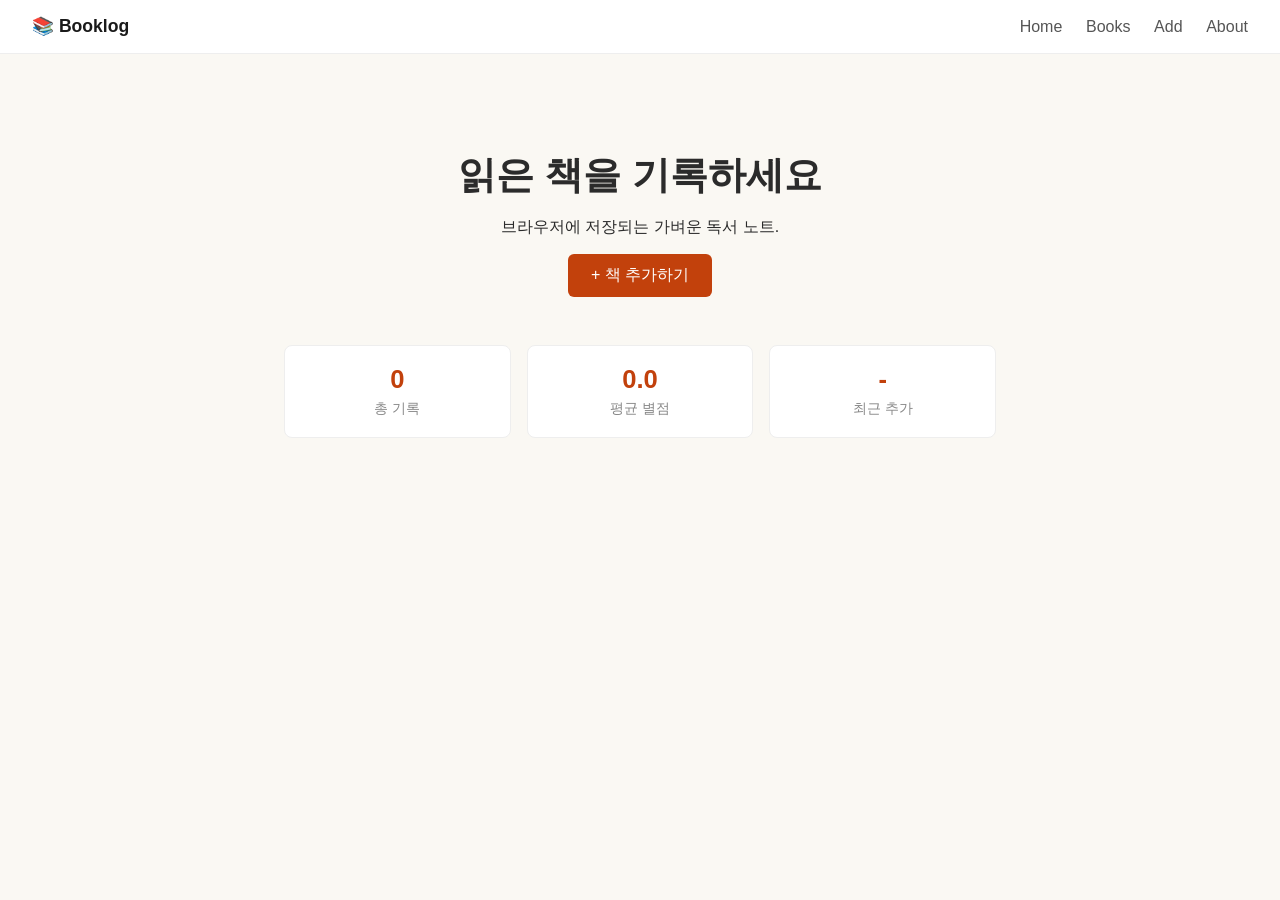
==== index.html @ 1b51bb83 "새로운 페이지들 만듦! Co-Authored-By: Claude Opus 4.6 (1M context) <noreply@anthropic.com>" ====
<!DOCTYPE html>
<html lang="ko">
<head>
<meta charset="UTF-8" />
<title>Booklog · Home</title>
<link rel="stylesheet" href="style.css" />
</head>
<body>
<nav>
  <a href="index.html" class="brand">📚 Booklog</a>
  <div>
    <a href="index.html">Home</a>
    <a href="books.html">Books</a>
    <a href="add.html">Add</a>
    <a href="about.html">About</a>
  </div>
</nav>
<main>
  <section class="hero">
    <h1>읽은 책을 기록하세요</h1>
    <p>브라우저에 저장되는 가벼운 독서 노트.</p>
    <a class="btn" href="add.html">+ 책 추가하기</a>
  </section>
  <section class="stats">
    <div class="card"><h3 id="total">0</h3><p>총 기록</p></div>
    <div class="card"><h3 id="avg">0.0</h3><p>평균 별점</p></div>
    <div class="card"><h3 id="recent">-</h3><p>최근 추가</p></div>
  </section>
</main>
<script src="app.js"></script>
<script>renderHome();</script>
</body>
</html>
---- style.css ----
* { box-sizing: border-box; }
body {
  margin: 0;
  font-family: -apple-system, BlinkMacSystemFont, "Segoe UI", sans-serif;
  background: #faf8f3;
  color: #2b2b2b;
}
nav {
  display: flex; justify-content: space-between; align-items: center;
  padding: 1rem 2rem; background: #fff; border-bottom: 1px solid #eee;
  position: sticky; top: 0;
}
nav a { text-decoration: none; color: #555; margin-left: 1.2rem; }
nav a:hover, nav a.active { color: #c2410c; }
nav .brand { font-weight: 700; color: #1a1a1a; margin: 0; font-size: 1.1rem; }
main { max-width: 760px; margin: 2rem auto; padding: 0 1.5rem; }
h1 { font-size: 1.8rem; }
.hero { text-align: center; padding: 2rem 0 3rem; }
.hero h1 { font-size: 2.4rem; margin-bottom: .5rem; }
.btn {
  display: inline-block; background: #c2410c; color: #fff;
  padding: .7rem 1.4rem; border-radius: 6px; border: 0;
  text-decoration: none; cursor: pointer; font-size: 1rem;
}
.btn:hover { background: #9a330a; }
.btn.danger { background: #444; }
.stats { display: flex; gap: 1rem; }
.card {
  flex: 1; background: #fff; padding: 1.2rem;
  border-radius: 8px; text-align: center; border: 1px solid #eee;
}
.card h3 { margin: 0 0 .3rem; font-size: 1.6rem; color: #c2410c; }
.card p { margin: 0; color: #888; font-size: .9rem; }
form { display: flex; flex-direction: column; gap: 1rem; }
form label { display: flex; flex-direction: column; font-size: .9rem; color: #555; }
form input, form select, form textarea {
  margin-top: .3rem; padding: .6rem; border: 1px solid #ddd;
  border-radius: 4px; font-size: 1rem; font-family: inherit;
}
#q { width: 100%; padding: .6rem; margin-bottom: 1rem;
  border: 1px solid #ddd; border-radius: 4px; font-size: 1rem; }
.list { list-style: none; padding: 0; }
.list li {
  background: #fff; padding: 1rem; margin-bottom: .6rem;
  border-radius: 6px; border: 1px solid #eee;
  display: flex; justify-content: space-between; align-items: flex-start;
}
.list .meta { color: #888; font-size: .85rem; margin-top: .3rem; }
.list .note { margin-top: .4rem; color: #444; font-size: .9rem; }
.list button {
  background: transparent; border: 0; color: #c2410c;
  cursor: pointer; font-size: .85rem;
}
.empty { text-align: center; color: #aaa; padding: 2rem; }
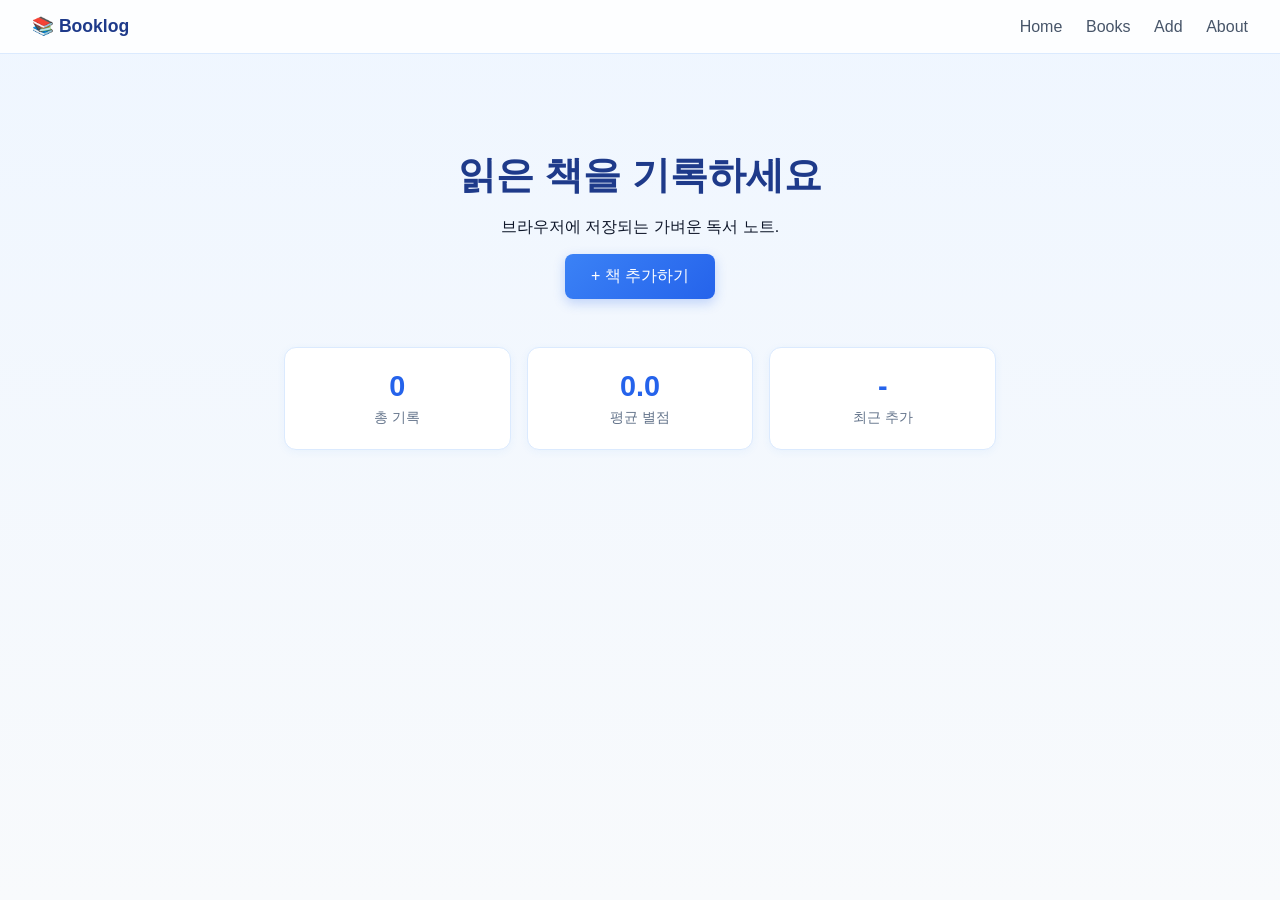
==== commit 6845d4ca: "타이틀 바꿈" ====
--- a/index.html
+++ b/index.html
@@ -2,7 +2,7 @@
 <html lang="ko">
 <head>
 <meta charset="UTF-8" />
-<title>Booklog · Home</title>
+<title>권영훈</title>
 <link rel="stylesheet" href="style.css" />
 </head>
 <body>
--- a/style.css
+++ b/style.css
@@ -2,53 +2,73 @@
 body {
   margin: 0;
   font-family: -apple-system, BlinkMacSystemFont, "Segoe UI", sans-serif;
-  background: #faf8f3;
-  color: #2b2b2b;
+  background: linear-gradient(180deg, #eff6ff 0%, #f8fafc 100%);
+  color: #0f172a;
+  min-height: 100vh;
 }
 nav {
   display: flex; justify-content: space-between; align-items: center;
-  padding: 1rem 2rem; background: #fff; border-bottom: 1px solid #eee;
-  position: sticky; top: 0;
+  padding: 1rem 2rem;
+  background: rgba(255, 255, 255, 0.85);
+  backdrop-filter: blur(8px);
+  border-bottom: 1px solid #dbeafe;
+  position: sticky; top: 0; z-index: 10;
 }
-nav a { text-decoration: none; color: #555; margin-left: 1.2rem; }
-nav a:hover, nav a.active { color: #c2410c; }
-nav .brand { font-weight: 700; color: #1a1a1a; margin: 0; font-size: 1.1rem; }
+nav a { text-decoration: none; color: #475569; margin-left: 1.2rem; transition: color .15s; }
+nav a:hover, nav a.active { color: #2563eb; }
+nav .brand { font-weight: 700; color: #1e3a8a; margin: 0; font-size: 1.1rem; }
 main { max-width: 760px; margin: 2rem auto; padding: 0 1.5rem; }
 h1 { font-size: 1.8rem; }
 .hero { text-align: center; padding: 2rem 0 3rem; }
 .hero h1 { font-size: 2.4rem; margin-bottom: .5rem; }
 .btn {
-  display: inline-block; background: #c2410c; color: #fff;
-  padding: .7rem 1.4rem; border-radius: 6px; border: 0;
-  text-decoration: none; cursor: pointer; font-size: 1rem;
+  display: inline-block;
+  background: linear-gradient(135deg, #3b82f6 0%, #2563eb 100%);
+  color: #fff;
+  padding: .75rem 1.6rem; border-radius: 8px; border: 0;
+  text-decoration: none; cursor: pointer; font-size: 1rem; font-weight: 500;
+  box-shadow: 0 4px 12px rgba(37, 99, 235, .25);
+  transition: transform .15s, box-shadow .15s;
 }
-.btn:hover { background: #9a330a; }
-.btn.danger { background: #444; }
+.btn:hover { transform: translateY(-1px); box-shadow: 0 6px 16px rgba(37, 99, 235, .35); }
+.btn.danger { background: linear-gradient(135deg, #64748b 0%, #475569 100%); box-shadow: 0 4px 12px rgba(71, 85, 105, .2); }
 .stats { display: flex; gap: 1rem; }
 .card {
-  flex: 1; background: #fff; padding: 1.2rem;
-  border-radius: 8px; text-align: center; border: 1px solid #eee;
+  flex: 1; background: #fff; padding: 1.4rem;
+  border-radius: 12px; text-align: center;
+  border: 1px solid #dbeafe;
+  box-shadow: 0 2px 8px rgba(59, 130, 246, .06);
 }
-.card h3 { margin: 0 0 .3rem; font-size: 1.6rem; color: #c2410c; }
-.card p { margin: 0; color: #888; font-size: .9rem; }
+.card h3 { margin: 0 0 .3rem; font-size: 1.8rem; color: #2563eb; font-weight: 700; }
+.card p { margin: 0; color: #64748b; font-size: .9rem; }
 form { display: flex; flex-direction: column; gap: 1rem; }
 form label { display: flex; flex-direction: column; font-size: .9rem; color: #555; }
 form input, form select, form textarea {
-  margin-top: .3rem; padding: .6rem; border: 1px solid #ddd;
-  border-radius: 4px; font-size: 1rem; font-family: inherit;
+  margin-top: .3rem; padding: .7rem; border: 1px solid #cbd5e1;
+  border-radius: 6px; font-size: 1rem; font-family: inherit;
+  transition: border-color .15s, box-shadow .15s;
 }
-#q { width: 100%; padding: .6rem; margin-bottom: 1rem;
-  border: 1px solid #ddd; border-radius: 4px; font-size: 1rem; }
+form input:focus, form select:focus, form textarea:focus {
+  outline: 0; border-color: #3b82f6;
+  box-shadow: 0 0 0 3px rgba(59, 130, 246, .15);
+}
+#q { width: 100%; padding: .7rem; margin-bottom: 1rem;
+  border: 1px solid #cbd5e1; border-radius: 6px; font-size: 1rem; }
+#q:focus { outline: 0; border-color: #3b82f6; box-shadow: 0 0 0 3px rgba(59, 130, 246, .15); }
 .list { list-style: none; padding: 0; }
 .list li {
-  background: #fff; padding: 1rem; margin-bottom: .6rem;
-  border-radius: 6px; border: 1px solid #eee;
+  background: #fff; padding: 1.1rem; margin-bottom: .6rem;
+  border-radius: 10px; border: 1px solid #dbeafe;
   display: flex; justify-content: space-between; align-items: flex-start;
+  box-shadow: 0 2px 6px rgba(59, 130, 246, .05);
 }
-.list .meta { color: #888; font-size: .85rem; margin-top: .3rem; }
-.list .note { margin-top: .4rem; color: #444; font-size: .9rem; }
+.list .meta { color: #64748b; font-size: .85rem; margin-top: .3rem; }
+.list .note { margin-top: .4rem; color: #334155; font-size: .9rem; }
 .list button {
-  background: transparent; border: 0; color: #c2410c;
-  cursor: pointer; font-size: .85rem;
+  background: transparent; border: 0; color: #2563eb;
+  cursor: pointer; font-size: .85rem; font-weight: 500;
 }
-.empty { text-align: center; color: #aaa; padding: 2rem; }
+.list button:hover { color: #1e40af; }
+.empty { text-align: center; color: #94a3b8; padding: 2rem; }
+code { background: #dbeafe; color: #1e40af; padding: .15rem .4rem; border-radius: 4px; font-size: .9em; }
+h1, h2 { color: #1e3a8a; }
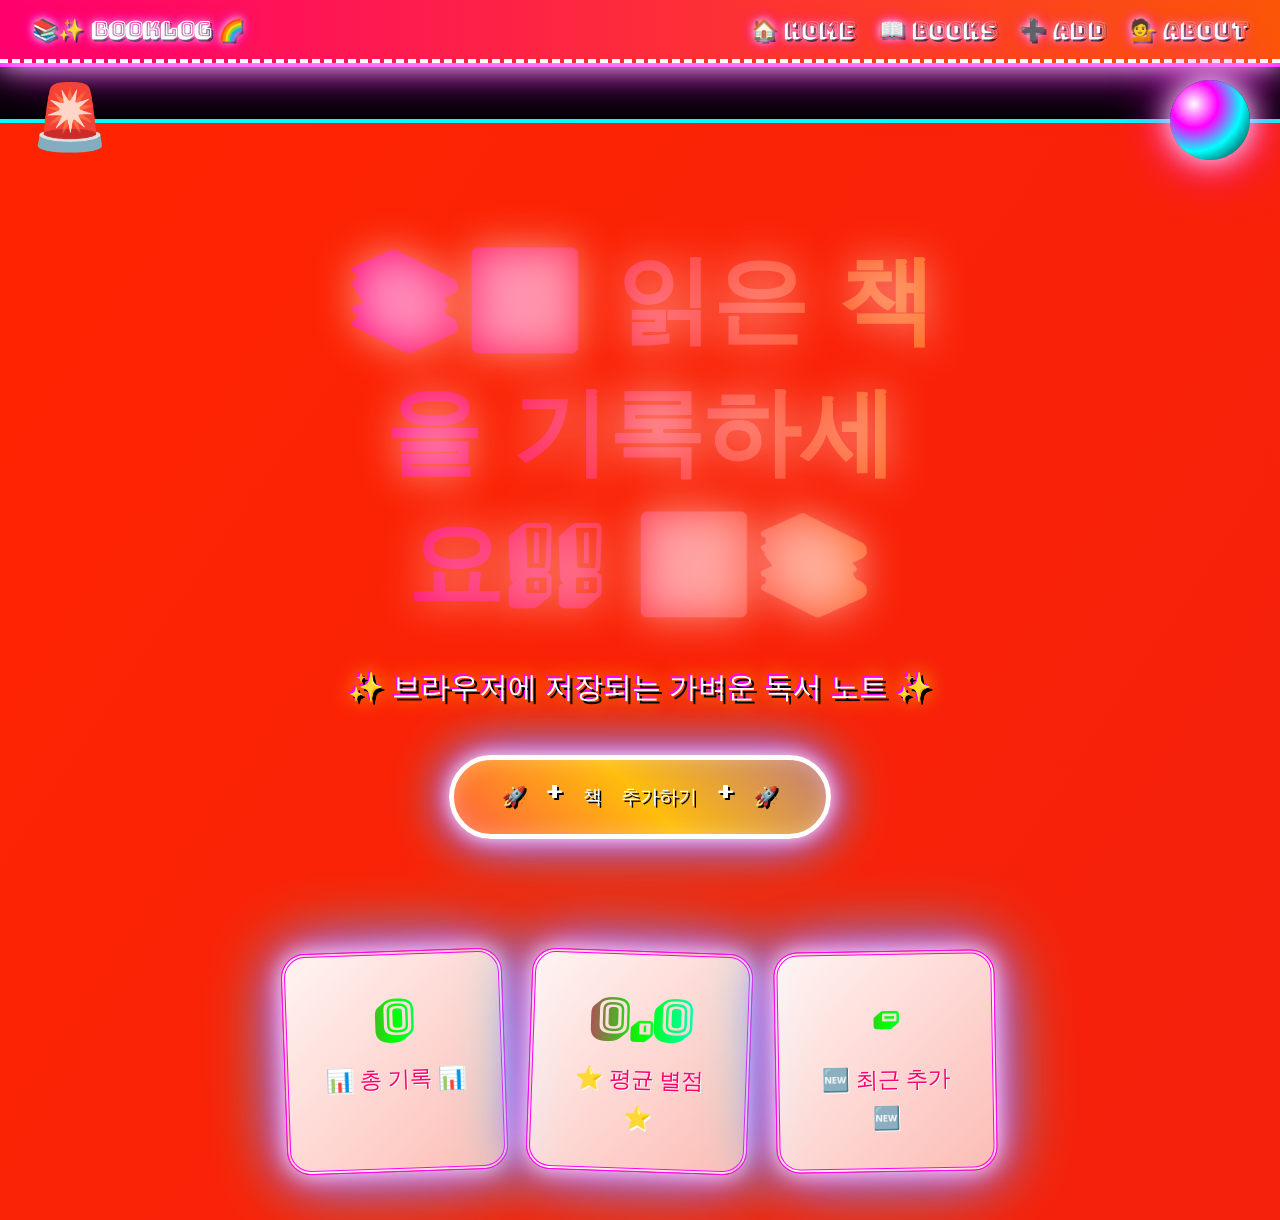
==== commit 947619ef: "index/about 페이지 극한의 화려함으로 리디자인 무지개 배경, 디스코볼, 사이렌, 폭죽, 이모지 분수, Bungee/Pacifico 폰트로 과장." ====
--- a/index.html
+++ b/index.html
@@ -2,32 +2,243 @@
 <html lang="ko">
 <head>
 <meta charset="UTF-8" />
-<title>권영훈</title>
+<title>✨🌈 권영훈의 초화려 북로그 🌈✨</title>
 <link rel="stylesheet" href="style.css" />
+<style>
+  @import url('https://fonts.googleapis.com/css2?family=Bungee+Shade&family=Pacifico&family=Press+Start+2P&display=swap');
+
+  body.flashy {
+    background: linear-gradient(124deg, #ff2400, #e81d1d, #e8b71d, #e3e81d, #1de840, #1ddde8, #2b1de8, #dd00f3, #dd00f3);
+    background-size: 1800% 1800%;
+    animation: rainbow 8s ease infinite;
+    overflow-x: hidden;
+  }
+  @keyframes rainbow {
+    0% { background-position: 0% 82%; }
+    50% { background-position: 100% 19%; }
+    100% { background-position: 0% 82%; }
+  }
+
+  body.flashy nav {
+    background: linear-gradient(90deg, #ff006e, #fb5607, #ffbe0b, #8338ec, #3a86ff);
+    background-size: 400% 400%;
+    animation: navshift 4s linear infinite;
+    border-bottom: 4px dashed #fff;
+    box-shadow: 0 0 30px #fff, 0 0 60px #ff00ff;
+  }
+  @keyframes navshift {
+    0% { background-position: 0% 50%; }
+    100% { background-position: 100% 50%; }
+  }
+  body.flashy nav a, body.flashy nav .brand {
+    color: #fff !important;
+    text-shadow: 0 0 8px #fff, 0 0 16px #ff00ff, 2px 2px 0 #000;
+    font-family: 'Bungee Shade', cursive;
+    font-size: 1.3rem;
+  }
+  body.flashy nav a:hover { animation: shake 0.3s infinite; transform: scale(1.3); }
+  @keyframes shake {
+    0%,100% { transform: rotate(-5deg) scale(1.3); }
+    50% { transform: rotate(5deg) scale(1.3); }
+  }
+
+  .mega-hero {
+    text-align: center;
+    padding: 4rem 1rem;
+    position: relative;
+  }
+  .mega-hero h1 {
+    font-family: 'Bungee Shade', cursive;
+    font-size: clamp(2.5rem, 8vw, 6rem);
+    background: linear-gradient(90deg, #ff0080, #ff8c00, #ffd700, #00ff00, #00ffff, #ff00ff);
+    background-size: 600% 600%;
+    -webkit-background-clip: text;
+    background-clip: text;
+    -webkit-text-fill-color: transparent;
+    animation: rainbow 4s linear infinite, bounce 1.2s ease-in-out infinite;
+    text-shadow: 0 0 40px rgba(255,255,255,0.5);
+    margin: 1rem 0;
+  }
+  @keyframes bounce {
+    0%,100% { transform: translateY(0) rotate(-2deg); }
+    50% { transform: translateY(-20px) rotate(2deg); }
+  }
+  .mega-hero p {
+    font-family: 'Pacifico', cursive;
+    font-size: 1.8rem;
+    color: #fff;
+    text-shadow: 3px 3px 0 #000, -2px -2px 0 #ff00ff, 0 0 20px #ffff00;
+    animation: wobble 2s infinite;
+  }
+  @keyframes wobble {
+    0%,100% { transform: skewX(0deg); }
+    25% { transform: skewX(-8deg); }
+    75% { transform: skewX(8deg); }
+  }
+
+  .mega-btn {
+    display: inline-block;
+    font-family: 'Press Start 2P', cursive;
+    font-size: 1.2rem;
+    padding: 1.5rem 3rem;
+    margin-top: 1rem;
+    border: 5px solid #fff;
+    border-radius: 50px;
+    background: linear-gradient(45deg, #ff006e, #ffbe0b, #8338ec, #3a86ff, #06ffa5);
+    background-size: 400% 400%;
+    color: #fff !important;
+    text-shadow: 2px 2px 0 #000;
+    text-decoration: none;
+    cursor: pointer;
+    box-shadow: 0 0 20px #fff, 0 0 40px #ff00ff, 0 0 60px #00ffff, inset 0 0 20px rgba(255,255,255,0.3);
+    animation: navshift 3s linear infinite, pulse 1s ease-in-out infinite;
+    transition: transform 0.2s;
+  }
+  @keyframes pulse {
+    0%,100% { transform: scale(1) rotate(-3deg); }
+    50% { transform: scale(1.15) rotate(3deg); }
+  }
+  .mega-btn:hover { transform: scale(1.4) rotate(720deg) !important; transition: transform 1s; }
+
+  .mega-stats { display: flex; gap: 1.5rem; flex-wrap: wrap; justify-content: center; margin: 3rem auto; }
+  .mega-card {
+    flex: 1; min-width: 200px;
+    padding: 2rem;
+    border-radius: 24px;
+    background: linear-gradient(135deg, rgba(255,255,255,0.95), rgba(255,255,255,0.7));
+    border: 4px double #ff00ff;
+    box-shadow: 0 0 25px #fff, 0 0 50px #ff00ff, 0 0 75px #00ffff;
+    text-align: center;
+    transform: rotate(-2deg);
+    animation: tilt 3s ease-in-out infinite;
+  }
+  .mega-card:nth-child(2) { transform: rotate(2deg); animation-delay: -1s; }
+  .mega-card:nth-child(3) { transform: rotate(-1deg); animation-delay: -2s; }
+  @keyframes tilt {
+    0%,100% { transform: rotate(-3deg) translateY(0); }
+    50% { transform: rotate(3deg) translateY(-15px); }
+  }
+  .mega-card h3 {
+    font-family: 'Bungee Shade', cursive;
+    font-size: 3rem;
+    background: linear-gradient(90deg, #ff0080, #00ff00, #00ffff);
+    -webkit-background-clip: text;
+    background-clip: text;
+    -webkit-text-fill-color: transparent;
+    margin: 0;
+  }
+  .mega-card p {
+    font-family: 'Pacifico', cursive;
+    font-size: 1.4rem;
+    color: #ff006e;
+    text-shadow: 1px 1px 0 #fff;
+    margin: 0.5rem 0 0;
+  }
+
+  .marquee {
+    overflow: hidden;
+    white-space: nowrap;
+    background: #000;
+    color: #ffff00;
+    padding: 0.8rem 0;
+    font-family: 'Press Start 2P', cursive;
+    font-size: 1.2rem;
+    border-top: 4px solid #ff00ff;
+    border-bottom: 4px solid #00ffff;
+  }
+  .marquee span {
+    display: inline-block;
+    padding-left: 100%;
+    animation: scroll 18s linear infinite;
+  }
+  @keyframes scroll {
+    0% { transform: translateX(0); }
+    100% { transform: translateX(-100%); }
+  }
+
+  .sparkle {
+    position: fixed;
+    pointer-events: none;
+    font-size: 2rem;
+    animation: float 6s linear infinite;
+    z-index: 1;
+  }
+  @keyframes float {
+    0% { transform: translateY(110vh) rotate(0deg); opacity: 0; }
+    10% { opacity: 1; }
+    90% { opacity: 1; }
+    100% { transform: translateY(-10vh) rotate(720deg); opacity: 0; }
+  }
+
+  .disco-ball {
+    position: fixed;
+    top: 80px;
+    right: 30px;
+    width: 80px;
+    height: 80px;
+    border-radius: 50%;
+    background: radial-gradient(circle at 30% 30%, #fff, #ff00ff 30%, #00ffff 60%, #000);
+    box-shadow: 0 0 30px #fff, 0 0 60px #ff00ff;
+    animation: spin 2s linear infinite;
+    z-index: 100;
+  }
+  @keyframes spin {
+    0% { transform: rotate(0deg); }
+    100% { transform: rotate(360deg); }
+  }
+
+  .siren {
+    position: fixed;
+    top: 80px;
+    left: 30px;
+    font-size: 4rem;
+    animation: siren 0.5s ease-in-out infinite;
+    z-index: 100;
+  }
+  @keyframes siren {
+    0%,100% { transform: rotate(-30deg) scale(1); filter: hue-rotate(0deg); }
+    50% { transform: rotate(30deg) scale(1.2); filter: hue-rotate(180deg); }
+  }
+</style>
 </head>
-<body>
+<body class="flashy">
+<div class="siren">🚨</div>
+<div class="disco-ball"></div>
 <nav>
-  <a href="index.html" class="brand">📚 Booklog</a>
+  <a href="index.html" class="brand">📚✨ Booklog 🌈</a>
   <div>
-    <a href="index.html">Home</a>
-    <a href="books.html">Books</a>
-    <a href="add.html">Add</a>
-    <a href="about.html">About</a>
+    <a href="index.html">🏠 Home</a>
+    <a href="books.html">📖 Books</a>
+    <a href="add.html">➕ Add</a>
+    <a href="about.html">💁 About</a>
   </div>
 </nav>
+<div class="marquee"><span>🎉🎊 환영합니다!! 세상에서 가장 화려한 독서 기록장!! 🎊🎉 ⭐ 지금 바로 시작하세요!! ⭐ 💖 책을 사랑하는 모든 분들을 위한 공간 💖 🚀 무료!! 무제한!! 무한대!! 🚀 🎁 오늘만 특별 이벤트 🎁 🌟 별점도!! 메모도!! 다 가능!! 🌟</span></div>
 <main>
-  <section class="hero">
-    <h1>읽은 책을 기록하세요</h1>
-    <p>브라우저에 저장되는 가벼운 독서 노트.</p>
-    <a class="btn" href="add.html">+ 책 추가하기</a>
+  <section class="mega-hero">
+    <h1>📚🎆 읽은 책을 기록하세요!! 🎆📚</h1>
+    <p>✨ 브라우저에 저장되는 가벼운 독서 노트 ✨</p>
+    <a class="mega-btn" href="add.html">🚀 + 책 추가하기 + 🚀</a>
   </section>
-  <section class="stats">
-    <div class="card"><h3 id="total">0</h3><p>총 기록</p></div>
-    <div class="card"><h3 id="avg">0.0</h3><p>평균 별점</p></div>
-    <div class="card"><h3 id="recent">-</h3><p>최근 추가</p></div>
+  <section class="mega-stats">
+    <div class="mega-card"><h3 id="total">0</h3><p>📊 총 기록 📊</p></div>
+    <div class="mega-card"><h3 id="avg">0.0</h3><p>⭐ 평균 별점 ⭐</p></div>
+    <div class="mega-card"><h3 id="recent">-</h3><p>🆕 최근 추가 🆕</p></div>
   </section>
 </main>
 <script src="app.js"></script>
-<script>renderHome();</script>
+<script>
+  renderHome();
+  const emojis = ['✨','🌟','💖','🎉','🎊','⭐','💫','🌈','🦄','🎆','🎇','💎','🔥','🚀','📚'];
+  setInterval(() => {
+    const s = document.createElement('div');
+    s.className = 'sparkle';
+    s.textContent = emojis[Math.floor(Math.random() * emojis.length)];
+    s.style.left = Math.random() * 100 + 'vw';
+    s.style.animationDuration = (4 + Math.random() * 4) + 's';
+    document.body.appendChild(s);
+    setTimeout(() => s.remove(), 8000);
+  }, 250);
+</script>
 </body>
 </html>
--- a/style.css
+++ b/style.css
@@ -70,5 +70,32 @@
 }
 .list button:hover { color: #1e40af; }
 .empty { text-align: center; color: #94a3b8; padding: 2rem; }
+.tag {
+  display: inline-block; background: #dbeafe; color: #1e40af;
+  font-size: .72rem; font-weight: 600; padding: .15rem .55rem;
+  border-radius: 999px; margin-left: .4rem; vertical-align: middle;
+}
+.list.recommend li {
+  background: linear-gradient(135deg, #fff 0%, #eff6ff 100%);
+  border-color: #bfdbfe;
+}
+.add-wrap { display: grid; grid-template-columns: 1.2fr 1fr; gap: 1.5rem; }
+@media (max-width: 720px) { .add-wrap { grid-template-columns: 1fr; } }
+.row { display: grid; grid-template-columns: 1fr 1fr; gap: 1rem; }
+.btn-row { display: flex; gap: .6rem; }
+.preview {
+  background: #fff; border: 1px dashed #bfdbfe; border-radius: 12px;
+  padding: 1.2rem; min-height: 180px; height: fit-content;
+  position: sticky; top: 90px;
+}
+.preview .empty { display: block; color: #94a3b8; text-align: center; padding: 2rem 0; }
+.preview-title { margin: 0 0 .8rem; color: #2563eb; font-size: .9rem;
+  text-transform: uppercase; letter-spacing: .05em; }
+.cover {
+  width: 56px; height: 80px; object-fit: cover; border-radius: 4px;
+  margin-right: .9rem; flex-shrink: 0;
+  box-shadow: 0 2px 6px rgba(0,0,0,.12);
+}
+.tags-row { margin-top: .4rem; display: flex; flex-wrap: wrap; gap: .3rem; }
 code { background: #dbeafe; color: #1e40af; padding: .15rem .4rem; border-radius: 4px; font-size: .9em; }
 h1, h2 { color: #1e3a8a; }
